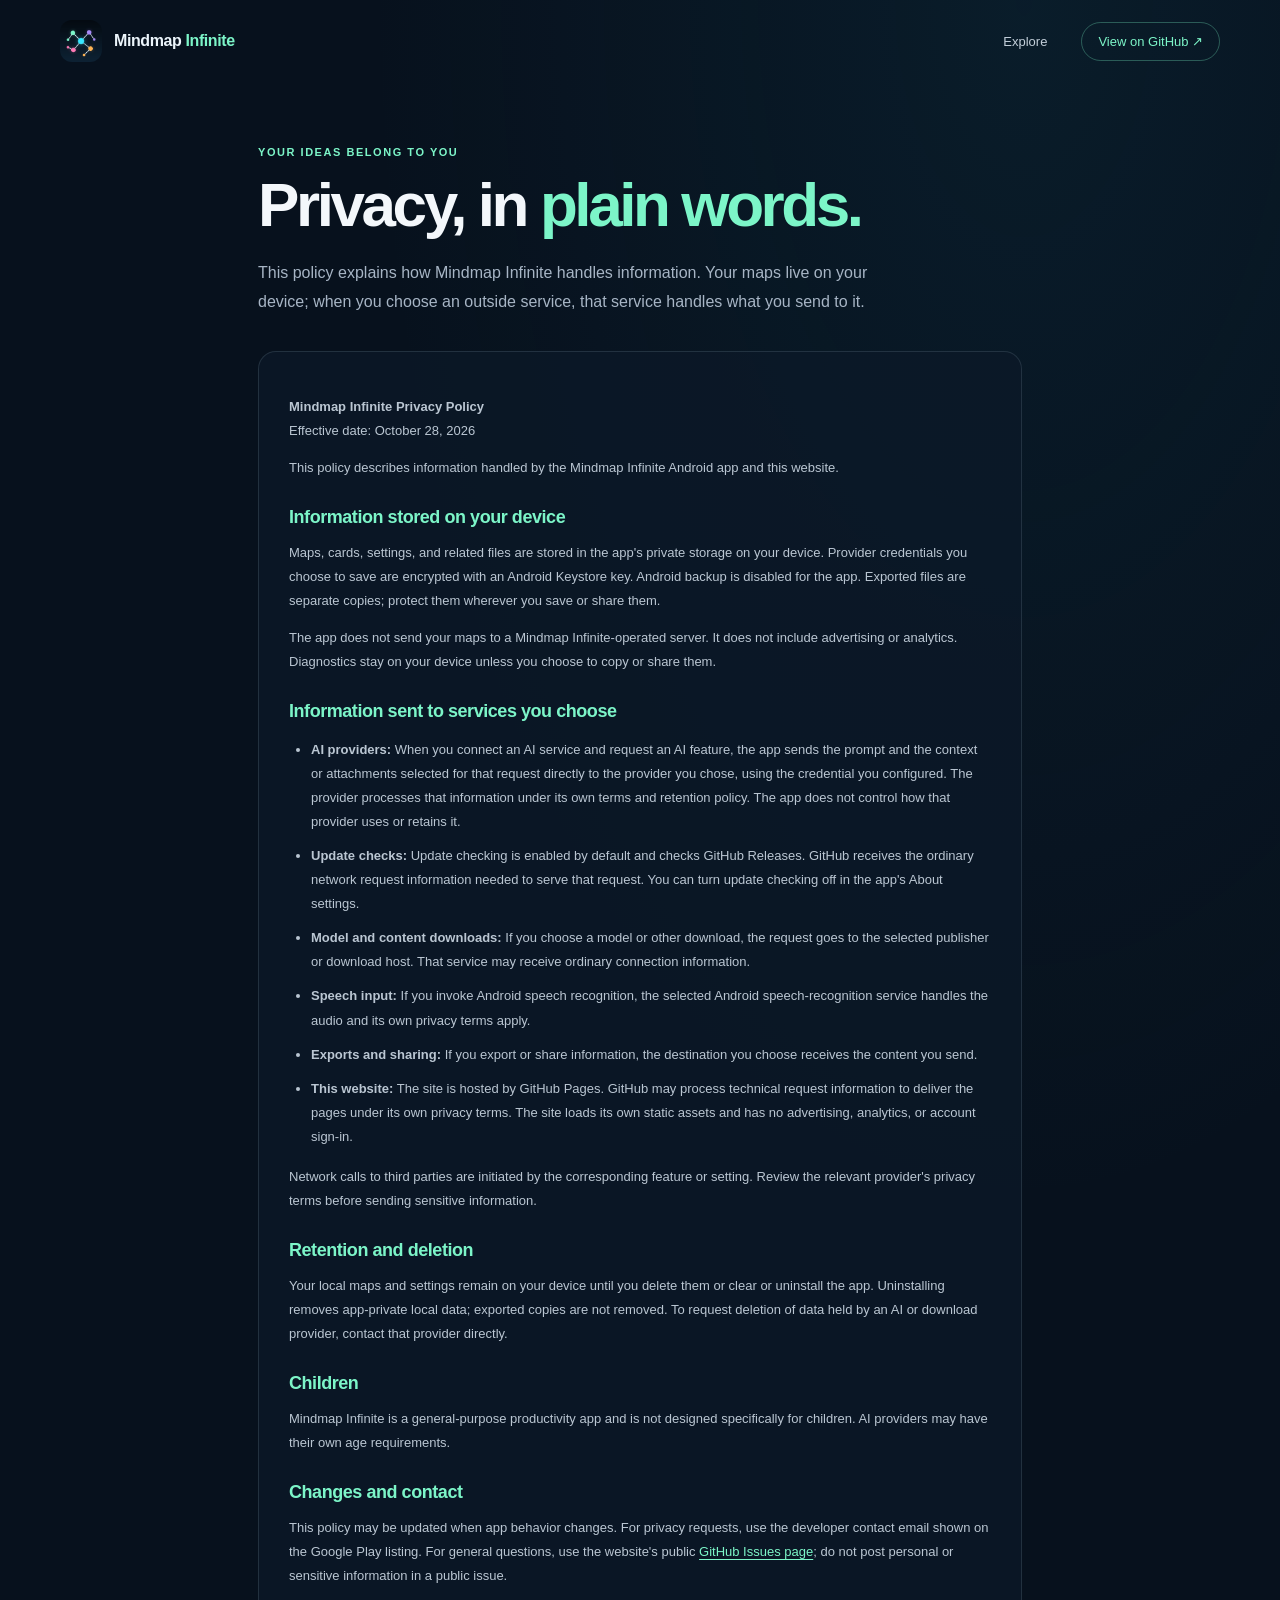
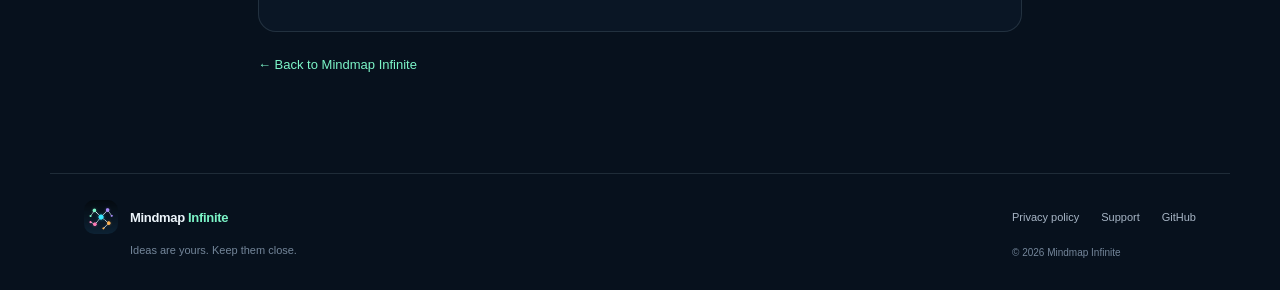
==== privacy.html @ 1468bbe1 "Create SEO-friendly Mindmap Infinite site Co-authored-by: Copilot <223556219+Copilot@users.noreply.g" ====
<!doctype html>
<html lang="en">
<head>
  <meta charset="utf-8">
  <meta name="viewport" content="width=device-width, initial-scale=1">
  <meta name="theme-color" content="#07111d">
  <meta name="description" content="Privacy policy for Mindmap Infinite.">
  <meta name="robots" content="index, follow">
  <link rel="canonical" href="https://milkyway45.github.io/mindmap-infinite-site/privacy.html">
  <meta property="og:title" content="Privacy Policy — Mindmap Infinite">
  <meta property="og:description" content="Learn how Mindmap Infinite handles maps, credentials, AI requests, and information on your device.">
  <meta property="og:type" content="website">
  <meta property="og:url" content="https://milkyway45.github.io/mindmap-infinite-site/privacy.html">
  <link rel="icon" type="image/png" href="assets/app-icon-512.png">
  <link rel="stylesheet" href="styles.css">
  <title>Privacy Policy — Mindmap Infinite</title>
</head>
<body class="policy-page">
  <header class="site-header">
    <a class="brand" href="index.html">
      <img src="assets/app-icon-512.png" alt="" width="42" height="42">
      <span>Mindmap <strong>Infinite</strong></span>
    </a>
    <nav aria-label="Main navigation">
      <a href="index.html#features">Explore</a>
      <a class="nav-cta" href="https://github.com/milkyway45/Mindmap-infinite-">View on GitHub <span aria-hidden="true">↗</span></a>
    </nav>
  </header>

  <main class="policy-main">
    <p class="eyebrow">Your ideas belong to you</p>
    <h1>Privacy, in <span>plain words.</span></h1>
    <p class="policy-intro">This policy explains how Mindmap Infinite handles information. Your maps live on your device; when you choose an outside service, that service handles what you send to it.</p>
    <section class="policy-card">
      <p><strong>Mindmap Infinite Privacy Policy</strong><br>Effective date: October 28, 2026</p>
      <p>This policy describes information handled by the Mindmap Infinite Android app and this website.</p>

      <h2>Information stored on your device</h2>
      <p>Maps, cards, settings, and related files are stored in the app's private storage on your device. Provider credentials you choose to save are encrypted with an Android Keystore key. Android backup is disabled for the app. Exported files are separate copies; protect them wherever you save or share them.</p>
      <p>The app does not send your maps to a Mindmap Infinite-operated server. It does not include advertising or analytics. Diagnostics stay on your device unless you choose to copy or share them.</p>

      <h2>Information sent to services you choose</h2>
      <ul>
        <li><strong>AI providers:</strong> When you connect an AI service and request an AI feature, the app sends the prompt and the context or attachments selected for that request directly to the provider you chose, using the credential you configured. The provider processes that information under its own terms and retention policy. The app does not control how that provider uses or retains it.</li>
        <li><strong>Update checks:</strong> Update checking is enabled by default and checks GitHub Releases. GitHub receives the ordinary network request information needed to serve that request. You can turn update checking off in the app's About settings.</li>
        <li><strong>Model and content downloads:</strong> If you choose a model or other download, the request goes to the selected publisher or download host. That service may receive ordinary connection information.</li>
        <li><strong>Speech input:</strong> If you invoke Android speech recognition, the selected Android speech-recognition service handles the audio and its own privacy terms apply.</li>
        <li><strong>Exports and sharing:</strong> If you export or share information, the destination you choose receives the content you send.</li>
        <li><strong>This website:</strong> The site is hosted by GitHub Pages. GitHub may process technical request information to deliver the pages under its own privacy terms. The site loads its own static assets and has no advertising, analytics, or account sign-in.</li>
      </ul>
      <p>Network calls to third parties are initiated by the corresponding feature or setting. Review the relevant provider's privacy terms before sending sensitive information.</p>

      <h2>Retention and deletion</h2>
      <p>Your local maps and settings remain on your device until you delete them or clear or uninstall the app. Uninstalling removes app-private local data; exported copies are not removed. To request deletion of data held by an AI or download provider, contact that provider directly.</p>

      <h2>Children</h2>
      <p>Mindmap Infinite is a general-purpose productivity app and is not designed specifically for children. AI providers may have their own age requirements.</p>

      <h2>Changes and contact</h2>
      <p>This policy may be updated when app behavior changes. For privacy requests, use the developer contact email shown on the Google Play listing. For general questions, use the website's public <a href="https://github.com/milkyway45/mindmap-infinite-site/issues">GitHub Issues page</a>; do not post personal or sensitive information in a public issue.</p>
    </section>
    <a class="policy-back" href="index.html">← Back to Mindmap Infinite</a>
  </main>

  <footer>
    <a class="brand footer-brand" href="index.html">
      <img src="assets/app-icon-512.png" alt="" width="34" height="34">
      <span>Mindmap <strong>Infinite</strong></span>
    </a>
    <p>Ideas are yours. Keep them close.</p>
    <div class="footer-links">
      <a href="privacy.html">Privacy policy</a>
      <a href="https://github.com/milkyway45/mindmap-infinite-site/issues">Support</a>
      <a href="https://github.com/milkyway45/mindmap-infinite-site">GitHub</a>
    </div>
    <small>© <span id="year">2026</span> Mindmap Infinite</small>
  </footer>
  <script>document.getElementById("year").textContent = new Date().getFullYear()</script>
</body>
</html>
---- styles.css ----
:root {
  color-scheme: dark;
  --night: #07111d;
  --panel: #0c1928;
  --panel-soft: #102033;
  --ink: #f3f7fb;
  --muted: #a7b5c5;
  --dim: #74869a;
  --mint: #7cf5c8;
  --cyan: #38e8ff;
  --purple: #a78bfa;
  --amber: #ffb454;
  --pink: #ff7ab6;
  --line: rgba(195, 220, 239, .13);
  font-family: "Segoe UI", "Helvetica Neue", Arial, system-ui, sans-serif;
  font-synthesis: none;
  text-rendering: optimizeLegibility;
  -webkit-font-smoothing: antialiased;
  background: var(--night);
  color: var(--ink);
  scroll-behavior: smooth;
}

* { box-sizing: border-box; }
body { margin: 0; min-width: 320px; background: var(--night); }
a { color: inherit; text-decoration: none; }
.site-header { height: 82px; max-width: 1240px; margin: auto; padding: 0 40px; display: flex; align-items: center; justify-content: space-between; position: relative; z-index: 4; }
.brand { display: inline-flex; gap: 12px; align-items: center; color: #ecf5fb; font: 600 16px "Manrope", sans-serif; letter-spacing: -.025em; }
.brand img { border-radius: 12px; }
.brand strong { color: var(--mint); font-weight: 700; }
nav { display: flex; align-items: center; gap: 34px; color: #c3cfda; font-size: 13px; }
nav a, .footer-links a, .text-link { transition: color .2s ease; }
nav a:hover, .footer-links a:hover, .text-link:hover { color: var(--mint); }
.nav-cta { padding: 11px 16px; border: 1px solid rgba(124,245,200,.3); border-radius: 99px; color: var(--mint); }

.hero { position: relative; isolation: isolate; max-width: 1240px; min-height: 600px; margin: auto; padding: 94px 40px 80px; display: grid; grid-template-columns: 1fr 1.02fr; align-items: center; overflow: hidden; }
.hero-copy { position: relative; z-index: 2; padding-bottom: 12px; }
.eyebrow { color: var(--mint); font-size: 11px; font-weight: 700; letter-spacing: .14em; text-transform: uppercase; }
.hero .eyebrow { display: flex; align-items: center; gap: 10px; }
.live-dot { height: 7px; width: 7px; border-radius: 50%; background: var(--mint); box-shadow: 0 0 14px var(--mint); }
h1, h2, h3 { font-family: "Segoe UI", "Helvetica Neue", Arial, system-ui, sans-serif; letter-spacing: -.055em; }
h1 { margin: 22px 0 18px; font-size: clamp(48px, 6vw, 76px); line-height: 1.05; font-weight: 700; }
h1 span, .intro h2 span { color: var(--mint); }
.hero-lede { max-width: 455px; color: var(--muted); line-height: 1.8; font-size: 16px; }
.hero-actions { display: flex; gap: 20px; align-items: center; flex-wrap: wrap; margin-top: 30px; }
.button { display: inline-flex; min-height: 48px; align-items: center; justify-content: center; gap: 14px; padding: 0 20px; border-radius: 999px; font-size: 13px; font-weight: 700; transition: transform .18s ease, box-shadow .18s ease; }
.button:hover { transform: translateY(-2px); }
.button-primary { background: var(--mint); color: #082119; box-shadow: 0 8px 26px rgba(124,245,200,.15); }
.button-outline { border: 1px solid rgba(124,245,200,.43); color: var(--mint); }
.availability { font-size: 11px; color: var(--dim); }
.trust-row { margin-top: 27px; color: #8799aa; font-size: 11px; }
.trust-row span { color: var(--mint); margin-right: 5px; }
.trust-row i { color: #405267; margin: 0 7px; font-style: normal; }
.hero-art { min-height: 450px; position: relative; z-index: 1; }
.constellation { width: min(100%, 550px); height: auto; position: absolute; inset: 0; margin: auto; overflow: visible; filter: drop-shadow(0 0 24px rgba(56,232,255,.08)); }
.links path { fill: none; stroke: rgba(198,226,240,.42); stroke-width: 2; }
.node circle:first-child { filter: drop-shadow(0 0 12px currentColor); }
.node .halo { fill: currentColor; opacity: .1; }
.node-mint { color: var(--mint); fill: var(--mint); }
.node-purple { color: var(--purple); fill: var(--purple); }
.node-amber { color: var(--amber); fill: var(--amber); }
.node-pink { color: var(--pink); fill: var(--pink); }
.node-cyan { color: var(--cyan); fill: var(--cyan); }
.node.small circle:first-child { filter: none; }
.orbit { position: absolute; border: 1px solid rgba(124,245,200,.08); border-radius: 50%; }
.orbit-one { width: 420px; height: 420px; top: 16px; left: 50px; }
.orbit-two { width: 310px; height: 310px; top: 72px; left: 103px; border-color: rgba(167,139,250,.1); }
.hero-glow { position: absolute; z-index: -1; width: 470px; height: 470px; right: 12%; top: 80px; border-radius: 50%; background: radial-gradient(circle, rgba(28,110,142,.17), transparent 68%); filter: blur(6px); }
.floating-note { display: flex; align-items: center; gap: 10px; position: absolute; padding: 11px 15px 11px 11px; border: 1px solid var(--line); border-radius: 14px; background: rgba(12,25,40,.9); box-shadow: 0 12px 40px rgba(0,0,0,.24); color: var(--muted); font-size: 10px; line-height: 1.5; }
.floating-note strong { color: var(--ink); font-size: 11px; }
.note-icon { height: 28px; width: 28px; display: grid; place-items: center; border-radius: 9px; font-size: 14px; }
.mint-bg { color: var(--mint); background: rgba(124,245,200,.1); }
.purple-bg { color: var(--purple); background: rgba(167,139,250,.12); }
.note-top { top: 22px; right: 5px; }
.note-bottom { bottom: 17px; left: 10px; }

.section-wrap { max-width: 1080px; margin: auto; padding-left: 32px; padding-right: 32px; }
.intro { padding-top: 82px; padding-bottom: 38px; text-align: center; }
.intro h2, .closing h2 { margin: 17px 0; font-size: clamp(34px, 4vw, 49px); line-height: 1.15; }
.intro h2 span { color: #c3d0de; }
.section-lede { max-width: 620px; margin: 0 auto; color: var(--muted); line-height: 1.8; font-size: 14px; }
.feature-grid { display: grid; grid-template-columns: 1fr 1fr; gap: 18px; padding-top: 24px; padding-bottom: 90px; }
.feature-card { position: relative; overflow: hidden; min-height: 350px; border: 1px solid var(--line); border-radius: 20px; background: linear-gradient(145deg, rgba(16,32,51,.93), rgba(10,21,34,.97)); }
.feature-card-wide { grid-column: 1 / -1; min-height: 405px; padding: 42px; display: flex; align-items: center; }
.feature-text { position: relative; z-index: 1; width: 48%; padding-bottom: 20px; }
.feature-number { color: var(--dim); font-size: 10px; font-weight: 700; letter-spacing: .12em; }
.feature-card h3 { margin: 16px 0 11px; font-size: 25px; line-height: 1.2; }
.feature-card p { margin: 0; max-width: 390px; color: var(--muted); font-size: 13px; line-height: 1.8; }
.feature-card-wide img { position: absolute; height: 530px; width: 265px; object-fit: cover; object-position: top; right: 14%; top: 52px; border: 5px solid #182a3c; border-radius: 24px; box-shadow: 0 20px 70px rgba(0,0,0,.45); transform: rotate(4deg); }
.card-glow { position: absolute; width: 360px; height: 360px; top: 80px; right: 4%; border-radius: 50%; background: radial-gradient(circle, rgba(56,232,255,.13), transparent 67%); }
.feature-card-search, .feature-card-privacy { padding: 34px; }
.feature-card-search { min-height: 500px; }
.feature-card-search img { position: absolute; width: 210px; height: 420px; object-fit: cover; object-position: top; right: 24px; bottom: -96px; border: 4px solid #25364b; border-radius: 21px; box-shadow: 0 12px 55px rgba(0,0,0,.42); }
.feature-card-search p { max-width: 260px; position: relative; z-index: 1; }
.feature-card-privacy { min-height: 500px; }
.privacy-symbol { display: grid; place-items: center; width: 54px; height: 54px; margin-bottom: 32px; border: 1px solid rgba(124,245,200,.32); border-radius: 16px; color: var(--mint); background: rgba(124,245,200,.09); font-size: 27px; }
.feature-card-privacy p { max-width: 340px; }
.text-link { display: inline-block; margin-top: 25px; color: var(--mint); font-size: 12px; font-weight: 700; }
.privacy-orbit { position: absolute; width: 235px; height: 235px; right: -80px; bottom: -95px; border: 1px solid rgba(124,245,200,.14); border-radius: 50%; box-shadow: 0 0 0 28px rgba(124,245,200,.025), 0 0 0 58px rgba(124,245,200,.018); }

.faq { max-width: 860px; padding-top: 5px; padding-bottom: 90px; }
.faq > h2 { margin: 14px 0 26px; font-size: clamp(30px, 4vw, 42px); }
.faq-list { border-top: 1px solid var(--line); }
.faq-list details { border-bottom: 1px solid var(--line); }
.faq-list summary { position: relative; padding: 21px 38px 21px 2px; color: var(--ink); cursor: pointer; list-style: none; font-size: 15px; font-weight: 600; }
.faq-list summary::-webkit-details-marker { display: none; }
.faq-list summary::after { content: "+"; position: absolute; right: 7px; color: var(--mint); font-size: 22px; font-weight: 400; top: 15px; }
.faq-list details[open] summary::after { content: "−"; }
.faq-list details p { max-width: 680px; margin: -4px 0 20px; color: var(--muted); font-size: 13px; line-height: 1.8; }
.faq-list a { color: var(--mint); text-decoration: underline; text-underline-offset: 3px; }

.closing { margin-bottom: 80px; padding-top: 45px; padding-bottom: 54px; border: 1px solid rgba(124,245,200,.16); border-radius: 22px; background: radial-gradient(ellipse at 50% 110%, rgba(32,111,113,.2), transparent 65%), #0a1725; text-align: center; }
.closing > img { border-radius: 16px; }
.closing .eyebrow { margin-top: 18px; }
.closing h2 { margin: 12px 0; }
.closing > p:not(.eyebrow) { color: var(--muted); font-size: 13px; }
.closing .button { margin-top: 14px; }

footer { max-width: 1180px; margin: auto; padding: 26px 34px 32px; border-top: 1px solid var(--line); display: grid; grid-template-columns: 1fr auto; align-items: center; row-gap: 13px; }
.footer-brand { font-size: 13px; }
.footer-brand img { border-radius: 10px; }
footer > p { grid-column: 1; grid-row: 2; margin: -5px 0 0 46px; color: var(--dim); font-size: 11px; }
.footer-links { display: flex; gap: 22px; color: var(--muted); font-size: 11px; }
footer small { grid-column: 2; grid-row: 2; color: var(--dim); font-size: 10px; }

.policy-page { min-height: 100vh; background: radial-gradient(ellipse at 80% 0, rgba(24,92,116,.15), transparent 45%), var(--night); }
.policy-main { max-width: 820px; margin: 64px auto 100px; padding: 0 28px; }
.policy-main h1 { margin: 14px 0 22px; font-size: clamp(40px, 7vw, 62px); }
.policy-main h1 span { color: var(--mint); }
.policy-intro { max-width: 660px; color: var(--muted); font-size: 16px; line-height: 1.8; }
.policy-card { margin-top: 34px; padding: 30px; border: 1px solid var(--line); border-radius: 18px; background: rgba(12,25,40,.78); }
.policy-card h2 { margin: 27px 0 9px; color: var(--mint); font-size: 18px; letter-spacing: -.025em; }
.policy-card h2:first-child { margin-top: 0; }
.policy-card p, .policy-card li { color: #bac6d2; font-size: 13px; line-height: 1.85; }
.policy-card ul { padding-left: 22px; }
.policy-card li + li { margin-top: 10px; }
.policy-card a { color: var(--mint); text-decoration: underline; text-underline-offset: 3px; }
.policy-back { display: inline-block; margin-top: 25px; color: var(--mint); font-size: 13px; }

@media (min-width: 1240px) { .hero { border-left: 1px solid rgba(255,255,255,.02); border-right: 1px solid rgba(255,255,255,.02); } }
@media (max-width: 760px) {
  .site-header { height: 70px; padding: 0 20px; }
  .brand { gap: 9px; font-size: 14px; }
  .brand img { width: 36px; height: 36px; }
  nav { gap: 15px; font-size: 11px; }
  nav a:first-child { display: none; }
  .nav-cta { padding: 9px 12px; }
  .hero { min-height: auto; padding: 70px 23px 42px; grid-template-columns: 1fr; }
  .hero-copy { padding: 0; }
  h1 { margin-top: 18px; font-size: clamp(52px, 12vw, 72px); }
  .hero-lede { max-width: 500px; font-size: 14px; }
  .hero-actions { gap: 14px; }
  .availability { font-size: 10px; }
  .hero-art { min-height: 360px; margin-top: 22px; }
  .constellation { max-width: 420px; }
  .orbit-one { width: 330px; height: 330px; top: 16px; left: calc(50% - 165px); }
  .orbit-two { width: 240px; height: 240px; top: 61px; left: calc(50% - 120px); }
  .note-top { top: 2px; right: -2px; }
  .note-bottom { bottom: 2px; left: -2px; }
  .intro { padding-top: 52px; }
  .intro h2, .closing h2 { font-size: 35px; }
  .section-lede { font-size: 13px; }
  .feature-grid { grid-template-columns: 1fr; padding-left: 18px; padding-right: 18px; padding-bottom: 58px; }
  .feature-card-wide { grid-column: auto; min-height: 560px; padding: 27px; align-items: flex-start; }
  .feature-text { width: 100%; }
  .feature-card-wide img { height: 370px; width: 185px; top: auto; bottom: -73px; right: calc(50% - 92px); transform: rotate(3deg); }
  .card-glow { top: auto; right: calc(50% - 180px); bottom: -10px; }
  .feature-card-search, .feature-card-privacy { min-height: 445px; padding: 27px; }
  .feature-card-search img { width: 165px; height: 330px; right: 22px; bottom: -85px; }
  .feature-card-search h3, .feature-card-privacy h3 { max-width: 260px; font-size: 22px; }
  .feature-card-search p { max-width: 220px; }
  .feature-card-privacy { min-height: 370px; }
  .privacy-symbol { margin-bottom: 22px; }
  .closing { margin: 0 18px 56px; padding: 36px 18px 40px; }
  footer { margin: 0 18px; padding-left: 0; padding-right: 0; grid-template-columns: 1fr; row-gap: 15px; }
  footer > p { grid-column: 1; grid-row: auto; margin: -9px 0 0 44px; }
  .footer-links { flex-wrap: wrap; gap: 16px; }
  footer small { grid-column: 1; grid-row: auto; }
  .policy-main { margin: 42px auto 65px; padding: 0 20px; }
  .policy-card { padding: 22px; }
}
@media (prefers-reduced-motion: reduce) {
  *, *::before, *::after { scroll-behavior: auto !important; transition-duration: .01ms !important; animation-duration: .01ms !important; }
}
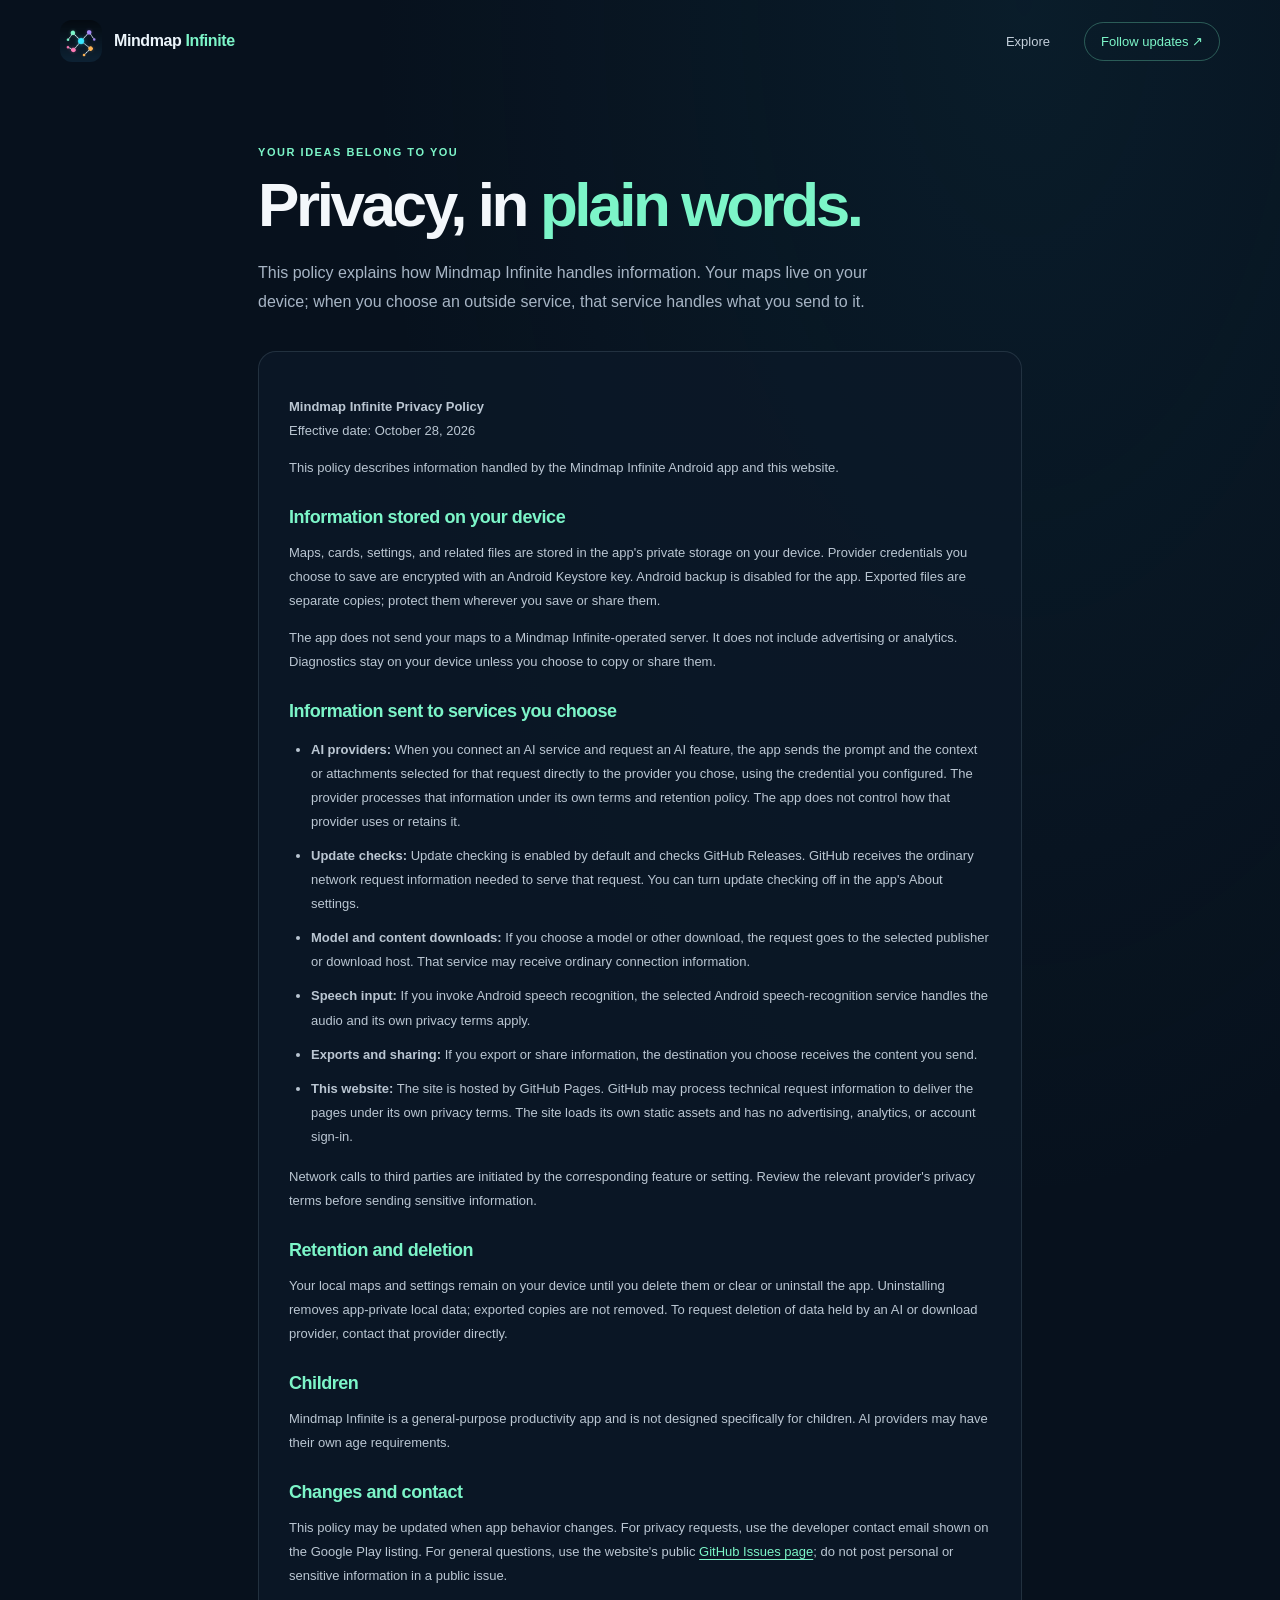
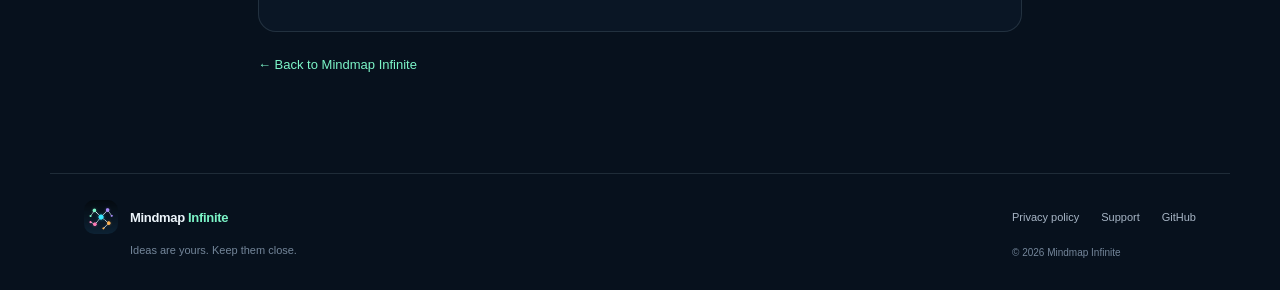
==== commit bc74789f: "Refine privacy disclosure and SEO publishing notes Co-authored-by: Copilot <223556219+Copilot@users." ====
--- a/privacy.html
+++ b/privacy.html
@@ -23,7 +23,7 @@
     </a>
     <nav aria-label="Main navigation">
       <a href="index.html#features">Explore</a>
-      <a class="nav-cta" href="https://github.com/milkyway45/Mindmap-infinite-">View on GitHub <span aria-hidden="true">↗</span></a>
+      <a class="nav-cta" href="https://github.com/milkyway45/mindmap-infinite-site">Follow updates <span aria-hidden="true">↗</span></a>
     </nav>
   </header>
 
